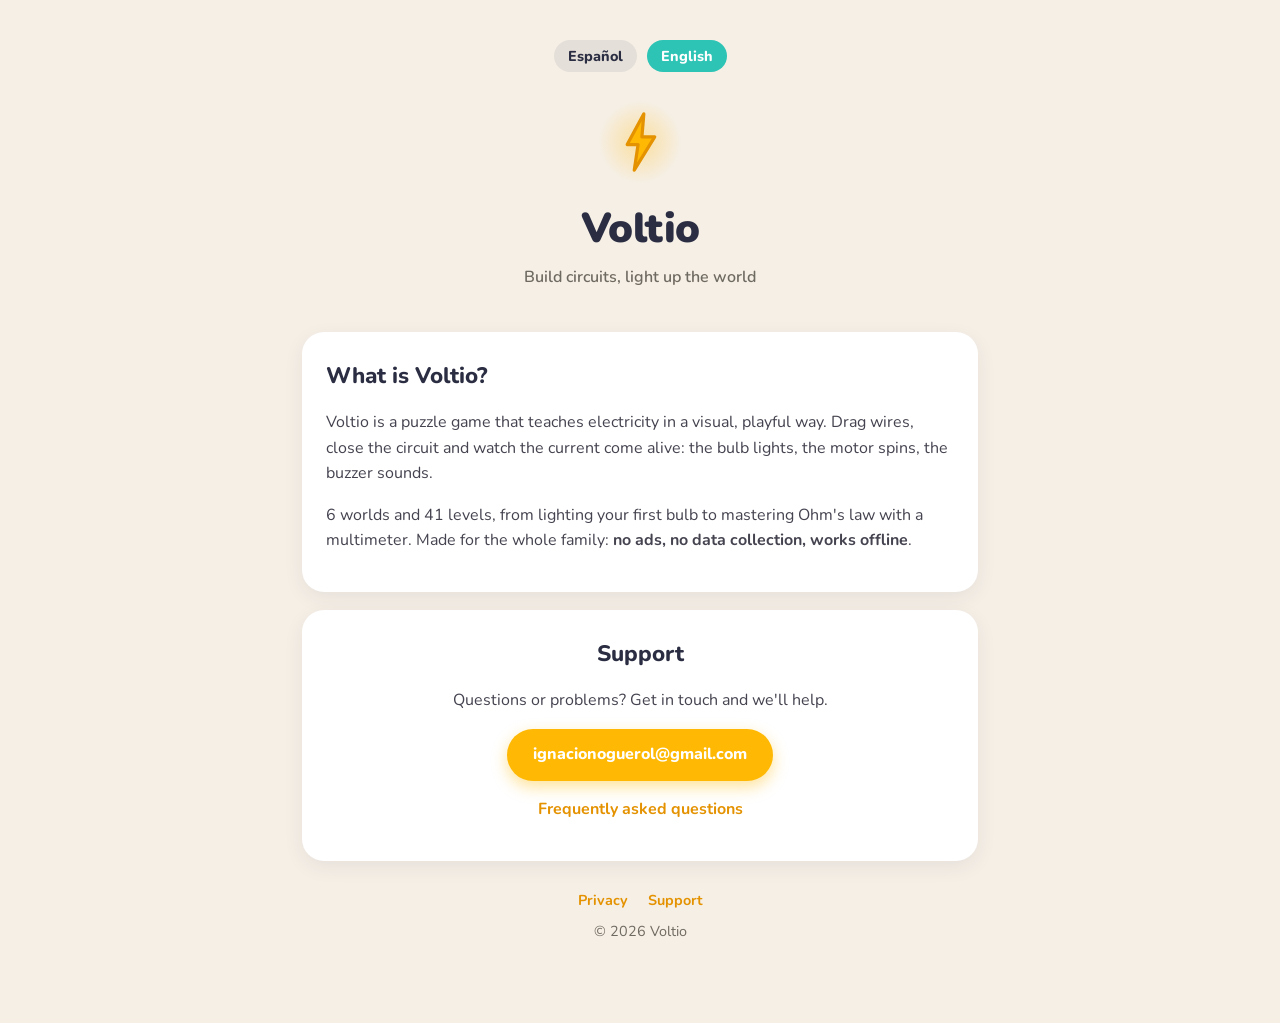
==== index.html @ a215630c "Voltio: páginas de soporte y privacidad" ====
<!DOCTYPE html>
<html lang="es">
<head>
<meta charset="utf-8">
<meta name="viewport" content="width=device-width, initial-scale=1">
<title>Voltio — Aprende circuitos jugando</title>
<meta name="description" content="Voltio: juego de puzzles para aprender electricidad y circuitos de forma visual. Sin anuncios ni rastreo.">
<link rel="preconnect" href="https://fonts.googleapis.com">
<link href="https://fonts.googleapis.com/css2?family=Nunito:wght@400;600;700;800;900&display=swap" rel="stylesheet">
<link rel="stylesheet" href="style.css">
</head>
<body class="lang-es">
<div class="wrap">
  <div class="lang-switch">
    <button data-lang="es" onclick="setLang('es')">Español</button>
    <button data-lang="en" onclick="setLang('en')">English</button>
  </div>

  <header class="hero">
    <div class="logo">
      <svg viewBox="0 0 100 100" aria-hidden="true">
        <path d="M56 6 L30 54 L47 54 L41 94 L73 42 L53 42 Z" fill="#ffb803" stroke="#e49200" stroke-width="5" stroke-linejoin="round"/>
      </svg>
    </div>
    <h1>Voltio</h1>
    <p class="tagline">
      <span class="es">Construye circuitos, enciende el mundo</span>
      <span class="en">Build circuits, light up the world</span>
    </p>
  </header>

  <div class="card">
    <div class="es">
      <h2>¿Qué es Voltio?</h2>
      <p>Voltio es un juego de puzzles para aprender electricidad de forma visual y
      divertida. Arrastra cables, cierra el circuito y mira cómo la corriente cobra vida:
      la bombilla se enciende, el motor gira, el zumbador suena.</p>
      <p>6 mundos y 41 niveles que van de encender tu primera bombilla a dominar la ley de
      Ohm con un multímetro. Pensado para toda la familia: <strong>sin anuncios, sin
      recopilación de datos y funciona sin conexión</strong>.</p>
    </div>
    <div class="en">
      <h2>What is Voltio?</h2>
      <p>Voltio is a puzzle game that teaches electricity in a visual, playful way. Drag
      wires, close the circuit and watch the current come alive: the bulb lights, the
      motor spins, the buzzer sounds.</p>
      <p>6 worlds and 41 levels, from lighting your first bulb to mastering Ohm's law with
      a multimeter. Made for the whole family: <strong>no ads, no data collection, works
      offline</strong>.</p>
    </div>
  </div>

  <div class="card" style="text-align:center">
    <div class="es">
      <h2>Soporte</h2>
      <p>¿Dudas o problemas? Escríbenos y te ayudamos.</p>
    </div>
    <div class="en">
      <h2>Support</h2>
      <p>Questions or problems? Get in touch and we'll help.</p>
    </div>
    <p><a class="btn" href="mailto:ignacionoguerol@gmail.com">ignacionoguerol@gmail.com</a></p>
    <p><a href="support.html"><span class="es">Preguntas frecuentes</span><span class="en">Frequently asked questions</span></a></p>
  </div>

  <footer>
    <a href="privacy.html"><span class="es">Privacidad</span><span class="en">Privacy</span></a>
    <a href="support.html"><span class="es">Soporte</span><span class="en">Support</span></a>
    <div style="margin-top:8px">© 2026 Voltio</div>
  </footer>
</div>
<script src="script.js"></script>
</body>
</html>
---- style.css ----
/* Voltio web — warm "Mini Motorways" aesthetic */
:root {
  --cream: #f5efe6;
  --cream-lo: #efe7da;
  --card: #ffffff;
  --ink: #2b2e42;
  --muted: #6f6a61;
  --amber: #ffb803;
  --amber-dk: #e49200;
  --teal: #2ec4b5;
  --coral: #f06361;
}

* { box-sizing: border-box; }

body {
  margin: 0;
  font-family: "Nunito", -apple-system, BlinkMacSystemFont, "Segoe UI", sans-serif;
  background: var(--cream);
  color: var(--ink);
  line-height: 1.6;
  -webkit-font-smoothing: antialiased;
}

.wrap { max-width: 720px; margin: 0 auto; padding: 32px 22px 80px; }

header.hero { text-align: center; padding: 24px 0 8px; }

.logo {
  width: 84px; height: 84px; margin: 0 auto 12px;
  display: flex; align-items: center; justify-content: center;
  background: radial-gradient(closest-side, rgba(255,209,102,.55), rgba(255,209,102,0));
}
.logo svg { width: 64px; height: 64px; }

h1 { font-weight: 900; font-size: 2.6rem; margin: 0; letter-spacing: -.5px; }
.tagline { color: var(--muted); font-weight: 600; margin-top: 2px; }

.card {
  background: var(--card);
  border-radius: 22px;
  padding: 22px 24px;
  margin: 18px 0;
  box-shadow: 0 6px 20px rgba(43,46,66,.07);
}

h2 { font-weight: 800; font-size: 1.4rem; margin: 4px 0 10px; }
h3 { font-weight: 800; font-size: 1.05rem; margin: 18px 0 4px; }
p, li { color: #44434f; }
ul { padding-left: 20px; }

a { color: var(--amber-dk); font-weight: 700; text-decoration: none; }
a:hover { text-decoration: underline; }

.btn {
  display: inline-block;
  background: var(--amber);
  color: #fff !important;
  font-weight: 800;
  padding: 13px 26px;
  border-radius: 999px;
  box-shadow: 0 6px 16px rgba(255,184,3,.4);
  text-decoration: none;
}
.btn:hover { filter: brightness(1.03); text-decoration: none; }

.lang-switch { text-align: center; margin: 8px 0 4px; }
.lang-switch button {
  font-family: inherit; font-weight: 800; font-size: .9rem;
  border: none; cursor: pointer; padding: 6px 14px; margin: 0 3px;
  border-radius: 999px; background: rgba(43,46,66,.08); color: var(--ink);
}
.lang-switch button.active { background: var(--teal); color: #fff; }

footer { text-align: center; color: var(--muted); font-size: .9rem; margin-top: 28px; }
footer a { margin: 0 8px; }

body.lang-es .en { display: none; }
body.lang-en .es { display: none; }
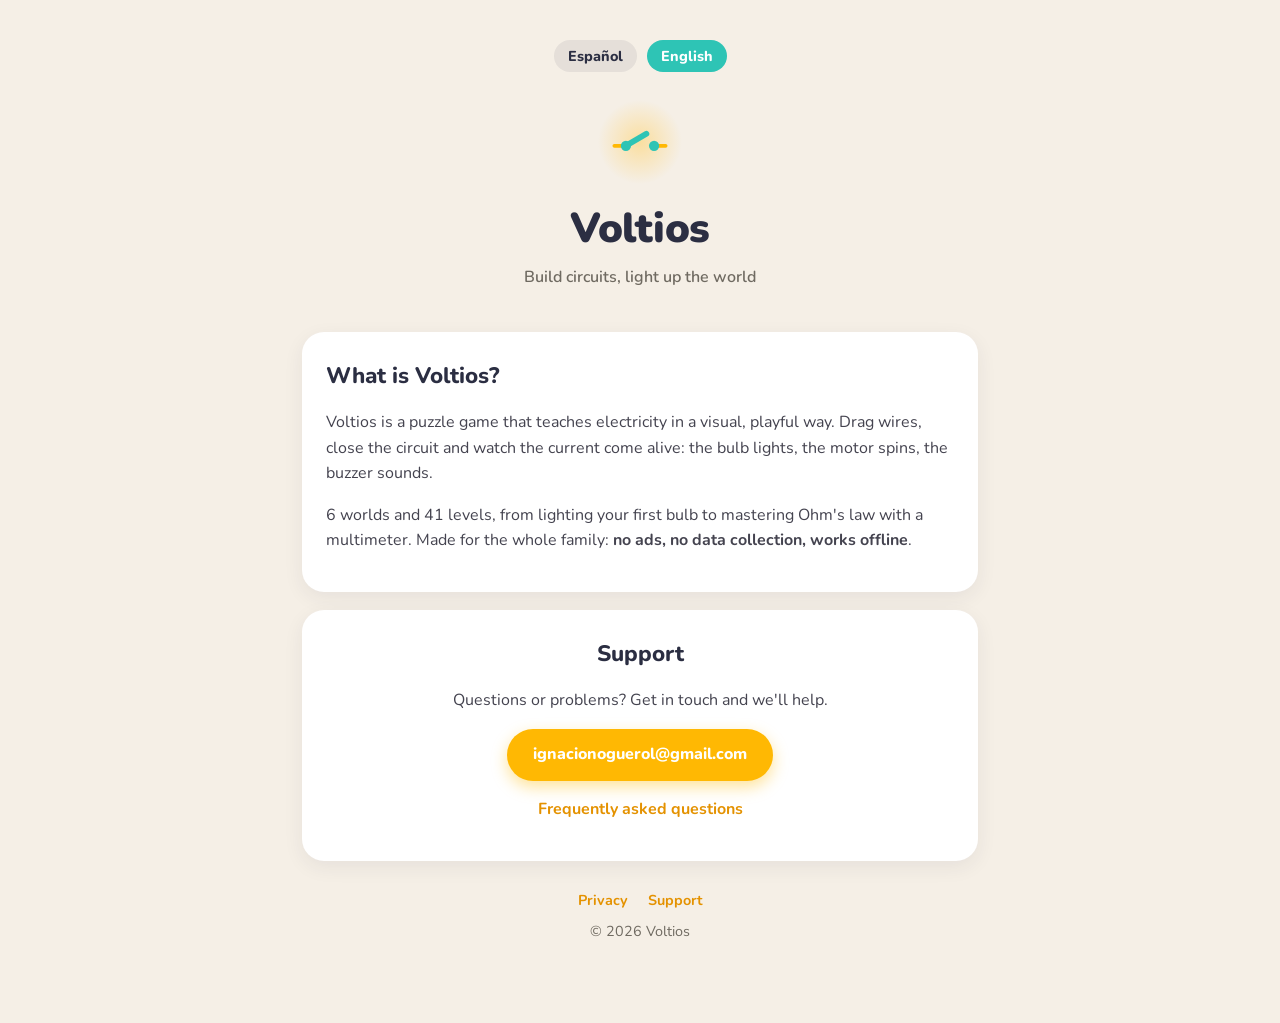
==== commit 233ac6b0: "Rebrand a Voltios: nombre y logo de interruptor - Voltio → Voltios en todas las páginas (títulos, te" ====
--- a/index.html
+++ b/index.html
@@ -3,8 +3,8 @@
 <head>
 <meta charset="utf-8">
 <meta name="viewport" content="width=device-width, initial-scale=1">
-<title>Voltio — Aprende circuitos jugando</title>
-<meta name="description" content="Voltio: juego de puzzles para aprender electricidad y circuitos de forma visual. Sin anuncios ni rastreo.">
+<title>Voltios — Aprende circuitos jugando</title>
+<meta name="description" content="Voltios: juego de puzzles para aprender electricidad y circuitos de forma visual. Sin anuncios ni rastreo.">
 <link rel="preconnect" href="https://fonts.googleapis.com">
 <link href="https://fonts.googleapis.com/css2?family=Nunito:wght@400;600;700;800;900&display=swap" rel="stylesheet">
 <link rel="stylesheet" href="style.css">
@@ -19,10 +19,13 @@
   <header class="hero">
     <div class="logo">
       <svg viewBox="0 0 100 100" aria-hidden="true">
-        <path d="M56 6 L30 54 L47 54 L41 94 L73 42 L53 42 Z" fill="#ffb803" stroke="#e49200" stroke-width="5" stroke-linejoin="round"/>
+        <path d="M10 56 H28 M72 56 H90" fill="none" stroke="#ffb803" stroke-width="6" stroke-linecap="round"/>
+        <path d="M28 56 L60 37" fill="none" stroke="#2ec4b5" stroke-width="9" stroke-linecap="round"/>
+        <circle cx="28" cy="56" r="8" fill="#2ec4b5"/>
+        <circle cx="72" cy="56" r="8" fill="#2ec4b5"/>
       </svg>
     </div>
-    <h1>Voltio</h1>
+    <h1>Voltios</h1>
     <p class="tagline">
       <span class="es">Construye circuitos, enciende el mundo</span>
       <span class="en">Build circuits, light up the world</span>
@@ -31,8 +34,8 @@
 
   <div class="card">
     <div class="es">
-      <h2>¿Qué es Voltio?</h2>
-      <p>Voltio es un juego de puzzles para aprender electricidad de forma visual y
+      <h2>¿Qué es Voltios?</h2>
+      <p>Voltios es un juego de puzzles para aprender electricidad de forma visual y
       divertida. Arrastra cables, cierra el circuito y mira cómo la corriente cobra vida:
       la bombilla se enciende, el motor gira, el zumbador suena.</p>
       <p>6 mundos y 41 niveles que van de encender tu primera bombilla a dominar la ley de
@@ -40,8 +43,8 @@
       recopilación de datos y funciona sin conexión</strong>.</p>
     </div>
     <div class="en">
-      <h2>What is Voltio?</h2>
-      <p>Voltio is a puzzle game that teaches electricity in a visual, playful way. Drag
+      <h2>What is Voltios?</h2>
+      <p>Voltios is a puzzle game that teaches electricity in a visual, playful way. Drag
       wires, close the circuit and watch the current come alive: the bulb lights, the
       motor spins, the buzzer sounds.</p>
       <p>6 worlds and 41 levels, from lighting your first bulb to mastering Ohm's law with
@@ -66,7 +69,7 @@
   <footer>
     <a href="privacy.html"><span class="es">Privacidad</span><span class="en">Privacy</span></a>
     <a href="support.html"><span class="es">Soporte</span><span class="en">Support</span></a>
-    <div style="margin-top:8px">© 2026 Voltio</div>
+    <div style="margin-top:8px">© 2026 Voltios</div>
   </footer>
 </div>
 <script src="script.js"></script>
--- a/style.css
+++ b/style.css
@@ -1,4 +1,4 @@
-/* Voltio web — warm "Mini Motorways" aesthetic */
+/* Voltios web — warm "Mini Motorways" aesthetic */
 :root {
   --cream: #f5efe6;
   --cream-lo: #efe7da;
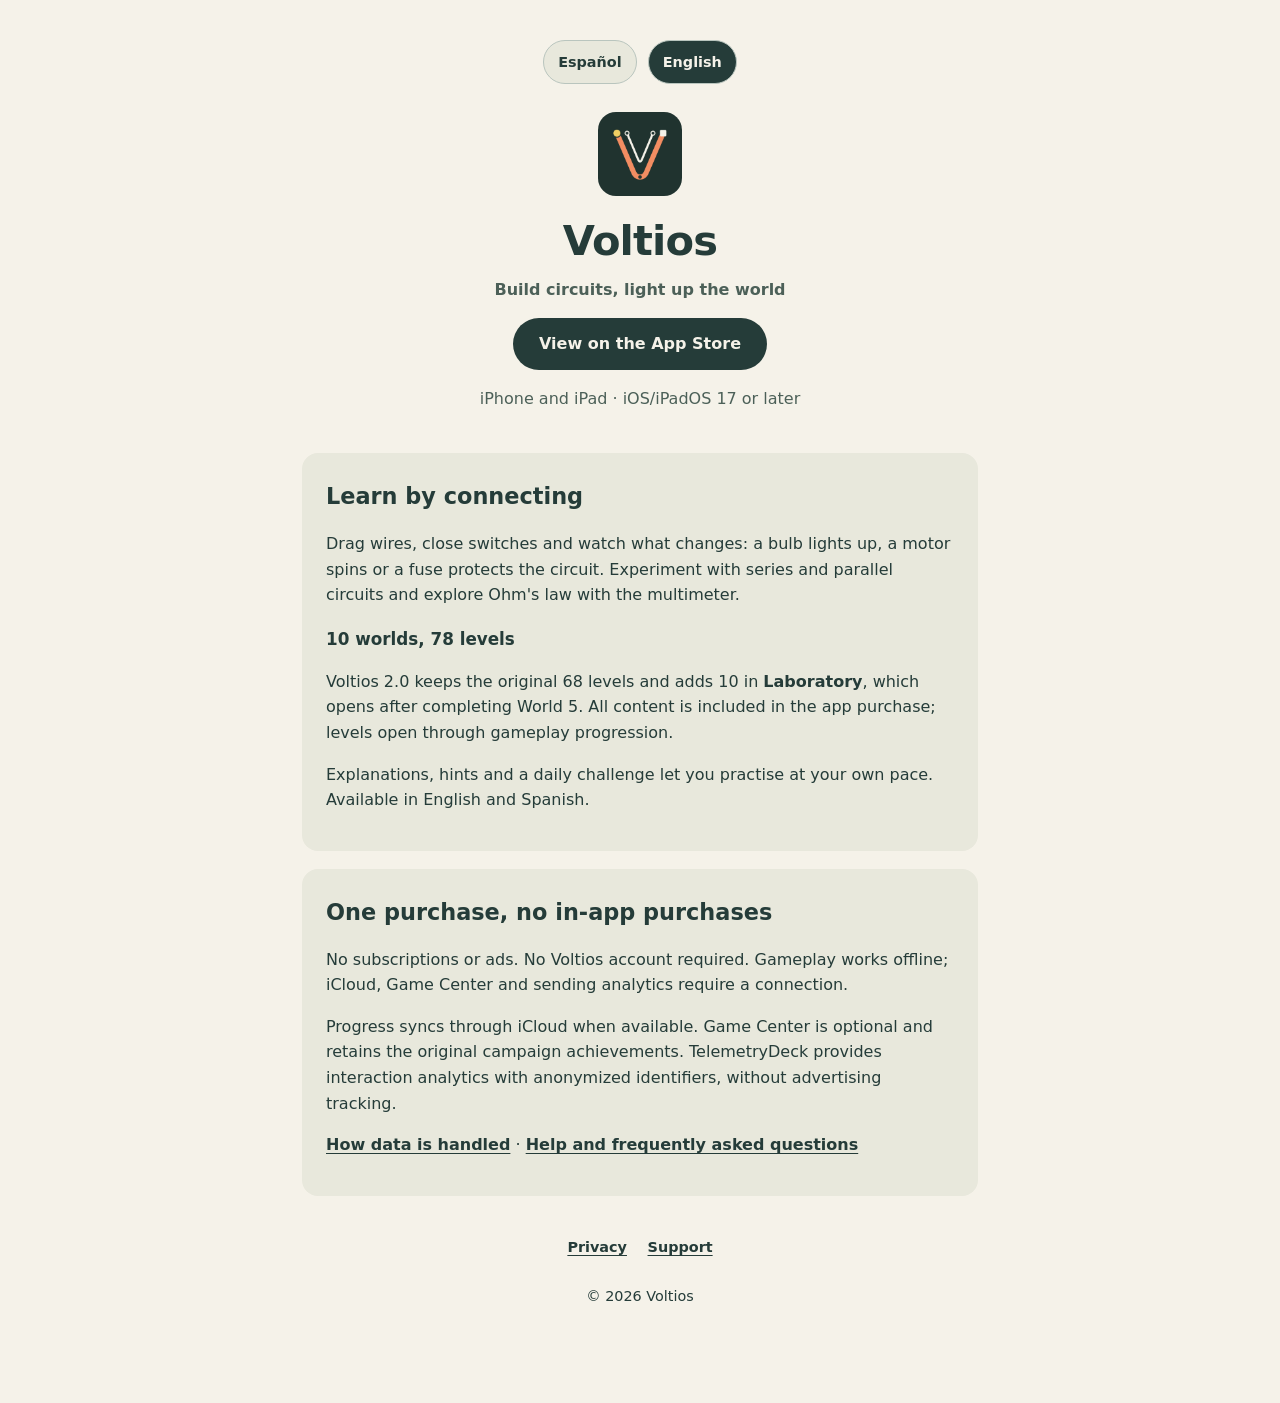
==== commit 1dcc9f0c: "feat: update Voltios website for version 2.0" ====
--- a/index.html
+++ b/index.html
@@ -4,72 +4,61 @@
 <meta charset="utf-8">
 <meta name="viewport" content="width=device-width, initial-scale=1">
 <title>Voltios — Aprende circuitos jugando</title>
-<meta name="description" content="Voltios: juego de puzzles para aprender electricidad y circuitos de forma visual. Sin anuncios ni rastreo.">
-<link rel="preconnect" href="https://fonts.googleapis.com">
-<link href="https://fonts.googleapis.com/css2?family=Nunito:wght@400;600;700;800;900&display=swap" rel="stylesheet">
+<meta name="description" content="Voltios 2.0: 10 mundos y 78 niveles para aprender electricidad. Laboratorio se abre tras el mundo 5. Compra única, sin suscripciones ni anuncios.">
+<link rel="canonical" href="https://inoguerols.github.io/voltios-web/">
+<link rel="icon" type="image/png" href="app-icon.png">
+<link rel="apple-touch-icon" href="app-icon.png">
 <link rel="stylesheet" href="style.css">
 </head>
 <body class="lang-es">
 <div class="wrap">
-  <div class="lang-switch">
-    <button data-lang="es" onclick="setLang('es')">Español</button>
-    <button data-lang="en" onclick="setLang('en')">English</button>
-  </div>
-
+  <nav class="lang-switch" aria-label="Idioma / Language">
+    <button type="button" lang="es" data-lang="es" aria-pressed="true" onclick="setLang('es')">Español</button>
+    <button type="button" lang="en" data-lang="en" aria-pressed="false" onclick="setLang('en')">English</button>
+  </nav>
   <header class="hero">
-    <div class="logo">
-      <svg viewBox="0 0 100 100" aria-hidden="true">
-        <path d="M10 56 H28 M72 56 H90" fill="none" stroke="#ffb803" stroke-width="6" stroke-linecap="round"/>
-        <path d="M28 56 L60 37" fill="none" stroke="#2ec4b5" stroke-width="9" stroke-linecap="round"/>
-        <circle cx="28" cy="56" r="8" fill="#2ec4b5"/>
-        <circle cx="72" cy="56" r="8" fill="#2ec4b5"/>
-      </svg>
-    </div>
+    <img class="logo" src="app-icon.png" width="84" height="84" alt="">
     <h1>Voltios</h1>
-    <p class="tagline">
-      <span class="es">Construye circuitos, enciende el mundo</span>
-      <span class="en">Build circuits, light up the world</span>
-    </p>
+    <p class="tagline"><span class="es" lang="es">Construye circuitos, enciende el mundo</span><span class="en" lang="en">Build circuits, light up the world</span></p>
+    <p><a class="btn" href="https://apps.apple.com/es/app/voltios-puzzles-de-circuitos/id6779986359"><span class="es" lang="es">Ver en App Store</span><span class="en" lang="en">View on the App Store</span></a></p>
+    <p class="muted"><span class="es" lang="es">iPhone y iPad · iOS/iPadOS 17 o posterior</span><span class="en" lang="en">iPhone and iPad · iOS/iPadOS 17 or later</span></p>
   </header>
-
-  <div class="card">
-    <div class="es">
-      <h2>¿Qué es Voltios?</h2>
-      <p>Voltios es un juego de puzzles para aprender electricidad de forma visual y
-      divertida. Arrastra cables, cierra el circuito y mira cómo la corriente cobra vida:
-      la bombilla se enciende, el motor gira, el zumbador suena.</p>
-      <p>6 mundos y 41 niveles que van de encender tu primera bombilla a dominar la ley de
-      Ohm con un multímetro. Pensado para toda la familia: <strong>sin anuncios, sin
-      recopilación de datos y funciona sin conexión</strong>.</p>
-    </div>
-    <div class="en">
-      <h2>What is Voltios?</h2>
-      <p>Voltios is a puzzle game that teaches electricity in a visual, playful way. Drag
-      wires, close the circuit and watch the current come alive: the bulb lights, the
-      motor spins, the buzzer sounds.</p>
-      <p>6 worlds and 41 levels, from lighting your first bulb to mastering Ohm's law with
-      a multimeter. Made for the whole family: <strong>no ads, no data collection, works
-      offline</strong>.</p>
-    </div>
-  </div>
-
-  <div class="card" style="text-align:center">
-    <div class="es">
-      <h2>Soporte</h2>
-      <p>¿Dudas o problemas? Escríbenos y te ayudamos.</p>
-    </div>
-    <div class="en">
-      <h2>Support</h2>
-      <p>Questions or problems? Get in touch and we'll help.</p>
-    </div>
-    <p><a class="btn" href="mailto:ignacionoguerol@gmail.com">ignacionoguerol@gmail.com</a></p>
-    <p><a href="support.html"><span class="es">Preguntas frecuentes</span><span class="en">Frequently asked questions</span></a></p>
-  </div>
-
+  <main id="content">
+    <section class="card">
+      <div class="es" lang="es">
+        <h2>Aprende conectando</h2>
+        <p>Arrastra cables, cierra interruptores y observa qué cambia: una bombilla se enciende, un motor gira o un fusible protege el circuito. Experimenta con serie y paralelo y explora la ley de Ohm con el multímetro.</p>
+        <h3>10 mundos, 78 niveles</h3>
+        <p>Voltios 2.0 conserva los 68 niveles originales y añade 10 en <strong>Laboratorio</strong>, que se abre al completar el mundo 5. El contenido está incluido en la compra de la app; los niveles se abren siguiendo la progresión del juego.</p>
+        <p>Explicaciones, pistas y un reto diario para practicar a tu ritmo. Disponible en español e inglés.</p>
+      </div>
+      <div class="en" lang="en">
+        <h2>Learn by connecting</h2>
+        <p>Drag wires, close switches and watch what changes: a bulb lights up, a motor spins or a fuse protects the circuit. Experiment with series and parallel circuits and explore Ohm's law with the multimeter.</p>
+        <h3>10 worlds, 78 levels</h3>
+        <p>Voltios 2.0 keeps the original 68 levels and adds 10 in <strong>Laboratory</strong>, which opens after completing World 5. All content is included in the app purchase; levels open through gameplay progression.</p>
+        <p>Explanations, hints and a daily challenge let you practise at your own pace. Available in English and Spanish.</p>
+      </div>
+    </section>
+    <section class="card">
+      <div class="es" lang="es">
+        <h2>Todo el juego, una sola compra</h2>
+        <p>Sin suscripciones ni anuncios. No necesitas crear una cuenta de Voltios. El juego funciona sin conexión; iCloud, Game Center y el envío de analítica requieren conexión.</p>
+        <p>El progreso se sincroniza mediante iCloud cuando está disponible. Game Center es opcional y mantiene los logros de la campaña original. TelemetryDeck proporciona analítica de interacción con identificadores anonimizados, sin seguimiento publicitario.</p>
+        <p><a href="privacy.html">Cómo se tratan los datos</a> · <a href="support.html">Ayuda y preguntas frecuentes</a></p>
+      </div>
+      <div class="en" lang="en">
+        <h2>One purchase, no in-app purchases</h2>
+        <p>No subscriptions or ads. No Voltios account required. Gameplay works offline; iCloud, Game Center and sending analytics require a connection.</p>
+        <p>Progress syncs through iCloud when available. Game Center is optional and retains the original campaign achievements. TelemetryDeck provides interaction analytics with anonymized identifiers, without advertising tracking.</p>
+        <p><a href="privacy.html">How data is handled</a> · <a href="support.html">Help and frequently asked questions</a></p>
+      </div>
+    </section>
+  </main>
   <footer>
-    <a href="privacy.html"><span class="es">Privacidad</span><span class="en">Privacy</span></a>
-    <a href="support.html"><span class="es">Soporte</span><span class="en">Support</span></a>
-    <div style="margin-top:8px">© 2026 Voltios</div>
+    <a href="privacy.html"><span class="es" lang="es">Privacidad</span><span class="en" lang="en">Privacy</span></a>
+    <a href="support.html"><span class="es" lang="es">Soporte</span><span class="en" lang="en">Support</span></a>
+    <p>© 2026 Voltios</p>
   </footer>
 </div>
 <script src="script.js"></script>
--- a/style.css
+++ b/style.css
@@ -1,25 +1,32 @@
-/* Voltios web — warm "Mini Motorways" aesthetic */
+/* Light diagram colors from App/Design/Tokens.swift; system typography. */
 :root {
-  --cream: #f5efe6;
-  --cream-lo: #efe7da;
-  --card: #ffffff;
-  --ink: #2b2e42;
-  --muted: #6f6a61;
-  --amber: #ffb803;
-  --amber-dk: #e49200;
-  --teal: #2ec4b5;
-  --coral: #f06361;
+  --cream: #f5f2e9;
+  --card: #e8e8dc;
+  --ink: #253c39;
+  --muted: #4c6058;
+  --stroke: #b9c5be;
+}
+
+@media (prefers-color-scheme: dark) {
+  :root {
+    --cream: #20332f;
+    --card: #30483e;
+    --ink: #f0f0df;
+    --muted: #b8c7bd;
+    --stroke: #536b60;
+  }
 }
 
 * { box-sizing: border-box; }
 
 body {
   margin: 0;
-  font-family: "Nunito", -apple-system, BlinkMacSystemFont, "Segoe UI", sans-serif;
+  font-family: -apple-system, BlinkMacSystemFont, "Segoe UI", system-ui, sans-serif;
   background: var(--cream);
   color: var(--ink);
   line-height: 1.6;
   -webkit-font-smoothing: antialiased;
+  overflow-wrap: anywhere;
 }
 
 .wrap { max-width: 720px; margin: 0 auto; padding: 32px 22px 80px; }
@@ -28,52 +35,52 @@
 
 .logo {
   width: 84px; height: 84px; margin: 0 auto 12px;
-  display: flex; align-items: center; justify-content: center;
-  background: radial-gradient(closest-side, rgba(255,209,102,.55), rgba(255,209,102,0));
+  display: block; border-radius: 18px;
 }
-.logo svg { width: 64px; height: 64px; }
 
-h1 { font-weight: 900; font-size: 2.6rem; margin: 0; letter-spacing: -.5px; }
+h1 { font-weight: 800; font-size: clamp(2rem, 8vw, 2.6rem); margin: 0; letter-spacing: -.02em; }
+h1, h2, h3 { text-wrap: balance; }
 .tagline { color: var(--muted); font-weight: 600; margin-top: 2px; }
 
 .card {
   background: var(--card);
-  border-radius: 22px;
+  border-radius: 16px;
   padding: 22px 24px;
   margin: 18px 0;
-  box-shadow: 0 6px 20px rgba(43,46,66,.07);
 }
 
 h2 { font-weight: 800; font-size: 1.4rem; margin: 4px 0 10px; }
 h3 { font-weight: 800; font-size: 1.05rem; margin: 18px 0 4px; }
-p, li { color: #44434f; }
+p, li { color: var(--ink); }
+.muted { color: var(--muted); }
 ul { padding-left: 20px; }
 
-a { color: var(--amber-dk); font-weight: 700; text-decoration: none; }
-a:hover { text-decoration: underline; }
+a { color: var(--ink); font-weight: 650; text-underline-offset: .2em; }
+a:hover { text-decoration-thickness: 2px; }
+a:focus-visible, button:focus-visible { outline: 3px solid var(--ink); outline-offset: 4px; }
 
 .btn {
   display: inline-block;
-  background: var(--amber);
-  color: #fff !important;
+  background: var(--ink);
+  color: var(--cream);
   font-weight: 800;
   padding: 13px 26px;
   border-radius: 999px;
-  box-shadow: 0 6px 16px rgba(255,184,3,.4);
   text-decoration: none;
 }
-.btn:hover { filter: brightness(1.03); text-decoration: none; }
+.btn:hover { opacity: .9; text-decoration: underline; }
 
 .lang-switch { text-align: center; margin: 8px 0 4px; }
 .lang-switch button {
   font-family: inherit; font-weight: 800; font-size: .9rem;
-  border: none; cursor: pointer; padding: 6px 14px; margin: 0 3px;
-  border-radius: 999px; background: rgba(43,46,66,.08); color: var(--ink);
+  border: 1px solid var(--stroke); cursor: pointer; padding: 10px 14px; margin: 0 3px;
+  min-height: 44px;
+  border-radius: 999px; background: var(--card); color: var(--ink);
 }
-.lang-switch button.active { background: var(--teal); color: #fff; }
+.lang-switch button[aria-pressed="true"] { background: var(--ink); color: var(--cream); }
 
 footer { text-align: center; color: var(--muted); font-size: .9rem; margin-top: 28px; }
-footer a { margin: 0 8px; }
+footer a { display: inline-block; padding: 12px 8px; }
 
 body.lang-es .en { display: none; }
 body.lang-en .es { display: none; }
